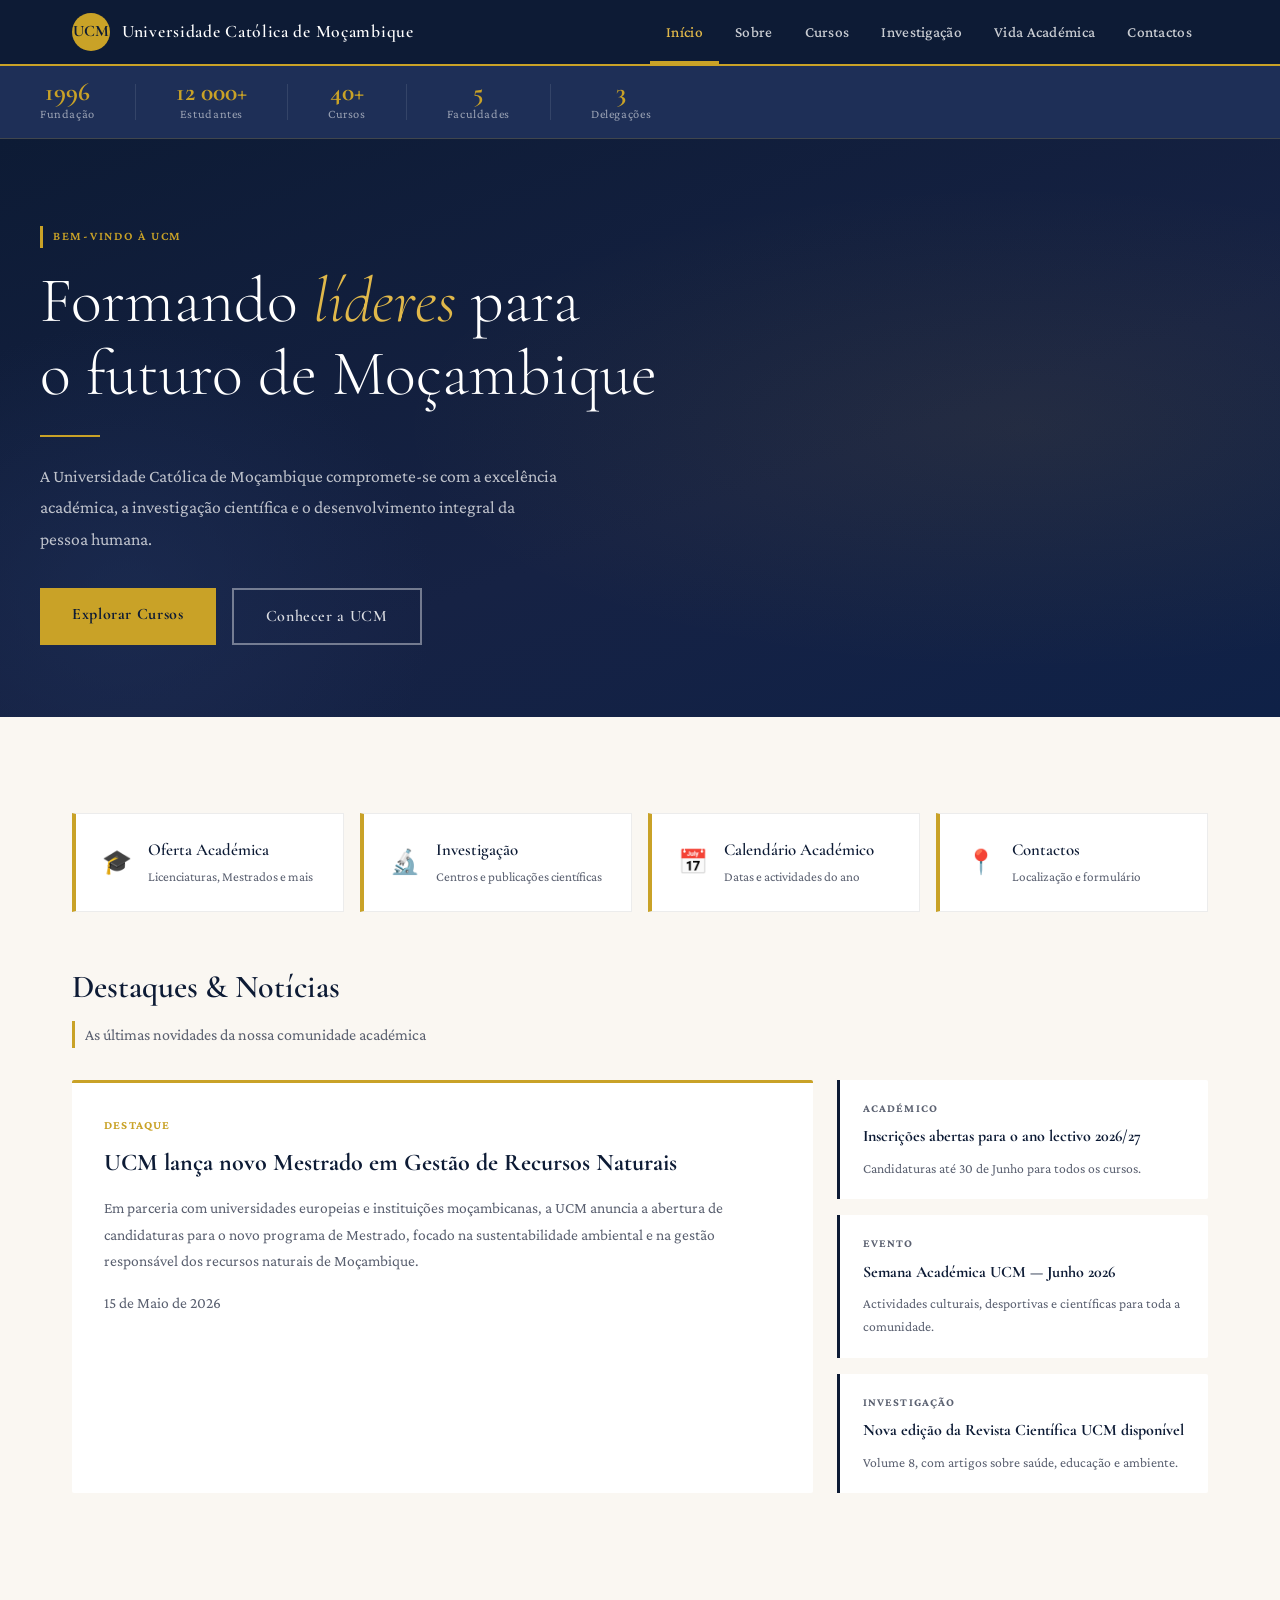
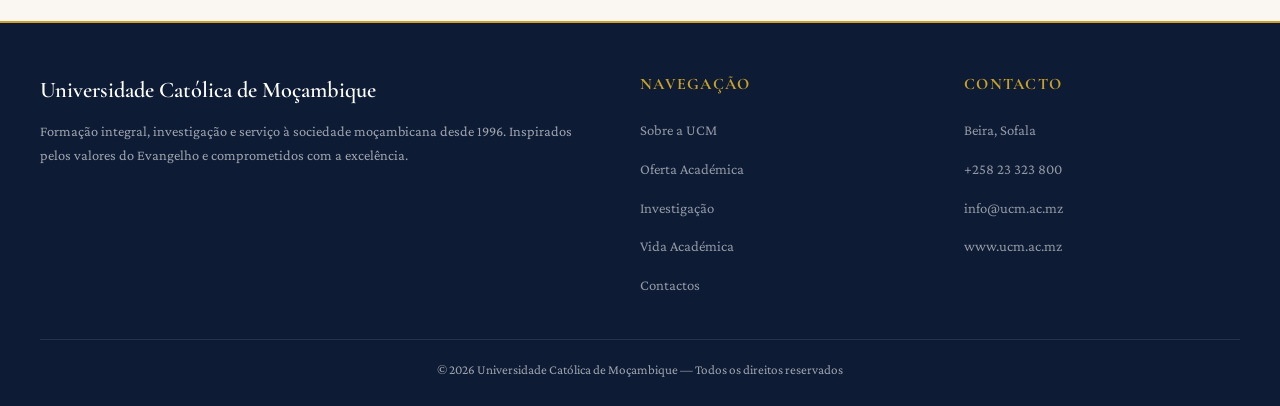
==== index.html @ 4640341e "Add files via upload" ====
<!DOCTYPE html>
<html lang="pt">
<head>
  <meta charset="UTF-8">
  <meta name="viewport" content="width=device-width, initial-scale=1.0">
  <title>UCM — Universidade Católica de Moçambique</title>
  <link rel="stylesheet" href="ucm-style.css">
  <style>
    .hero-cta { display:flex; gap:1rem; margin-top:2rem; flex-wrap:wrap; }
    .btn-outline {
      display:inline-block; padding:0.8rem 2rem;
      border:2px solid rgba(255,255,255,0.4); color:rgba(255,255,255,0.85);
      text-decoration:none; font-family:'Cormorant Garamond',serif;
      font-size:1rem; font-weight:600; letter-spacing:0.04em;
      transition:border-color 0.2s,color 0.2s;
    }
    .btn-outline:hover { border-color:var(--gold); color:var(--gold-light); }
    .btn-primary {
      display:inline-block; padding:0.8rem 2rem;
      background:var(--gold); color:var(--navy);
      text-decoration:none; font-family:'Cormorant Garamond',serif;
      font-size:1rem; font-weight:700; letter-spacing:0.04em;
      transition:background 0.2s;
    }
    .btn-primary:hover { background:var(--gold-light); }

    .stats-bar {
      background:var(--navy-light);
      border-bottom:1px solid rgba(201,162,39,0.2);
      padding:0.8rem 2rem;
    }
    .stats-inner {
      max-width:1200px; margin:0 auto;
      display:flex; gap:2.5rem; align-items:center; flex-wrap:wrap;
    }
    .stat { text-align:center; }
    .stat-num {
      font-family:'Cormorant Garamond',serif;
      font-size:1.6rem; font-weight:700; color:var(--gold);
      line-height:1;
    }
    .stat-label { font-size:0.78rem; color:rgba(255,255,255,0.55); letter-spacing:0.05em; }
    .stat-divider { width:1px; height:36px; background:rgba(255,255,255,0.1); }

    .quick-links {
      display:grid; grid-template-columns:repeat(auto-fill,minmax(220px,1fr));
      gap:1rem; margin:2.5rem 0;
    }
    .quick-link {
      background:var(--white); border:1px solid rgba(0,0,0,0.07);
      padding:1.4rem 1.6rem; text-decoration:none;
      display:flex; align-items:center; gap:1rem;
      border-left:4px solid var(--gold);
      transition:box-shadow 0.2s, transform 0.2s;
    }
    .quick-link:hover { box-shadow:0 4px 20px rgba(13,27,53,0.1); transform:translateX(3px); }
    .quick-link .ql-icon { font-size:1.5rem; }
    .quick-link h4 {
      font-family:'Cormorant Garamond',serif;
      font-size:1.05rem; font-weight:600; color:var(--navy); margin-bottom:0.1rem;
    }
    .quick-link p { font-size:0.82rem; color:var(--text-muted); }

    .news-grid {
      display:grid; grid-template-columns:2fr 1fr;
      gap:1.5rem; margin-top:1.5rem;
    }
    .news-main {
      background:var(--white); border-top:3px solid var(--gold);
      padding:2rem; border-radius:2px;
    }
    .news-main .news-tag {
      font-size:0.75rem; font-weight:700; letter-spacing:0.1em;
      text-transform:uppercase; color:var(--gold); margin-bottom:0.5rem;
    }
    .news-main h3 {
      font-family:'Cormorant Garamond',serif;
      font-size:1.5rem; color:var(--navy); margin-bottom:0.7rem;
    }
    .news-main p { font-size:0.97rem; color:var(--text-muted); line-height:1.7; }
    .news-date { font-size:0.8rem; color:var(--text-muted); margin-top:1rem; }

    .news-side { display:flex; flex-direction:column; gap:1rem; }
    .news-item {
      background:var(--white); padding:1.2rem 1.4rem;
      border-left:3px solid var(--navy); border-radius:0 2px 2px 0;
    }
    .news-item .news-tag { font-size:0.72rem; font-weight:700; letter-spacing:0.1em; text-transform:uppercase; color:var(--text-muted); }
    .news-item h4 { font-family:'Cormorant Garamond',serif; font-size:1rem; color:var(--navy); margin:0.3rem 0 0.4rem; }
    .news-item p { font-size:0.85rem; color:var(--text-muted); }

    @media(max-width:900px){ .news-grid{grid-template-columns:1fr;} }
  </style>
</head>
<body>

<nav>
  <div class="nav-inner">
    <a href="index.html" class="nav-logo">
      <div class="logo-icon">UCM</div>
      <span>Universidade Católica de Moçambique</span>
    </a>
    <ul class="nav-links">
      <li><a href="index.html" class="active">Início</a></li>
      <li><a href="sobre.html">Sobre</a></li>
      <li><a href="cursos.html">Cursos</a></li>
      <li><a href="investigacao.html">Investigação</a></li>
      <li><a href="vida.html">Vida Académica</a></li>
      <li><a href="contactos.html">Contactos</a></li>
    </ul>
  </div>
</nav>

<div class="stats-bar">
  <div class="stats-inner">
    <div class="stat"><div class="stat-num">1996</div><div class="stat-label">Fundação</div></div>
    <div class="stat-divider"></div>
    <div class="stat"><div class="stat-num">12 000+</div><div class="stat-label">Estudantes</div></div>
    <div class="stat-divider"></div>
    <div class="stat"><div class="stat-num">40+</div><div class="stat-label">Cursos</div></div>
    <div class="stat-divider"></div>
    <div class="stat"><div class="stat-num">5</div><div class="stat-label">Faculdades</div></div>
    <div class="stat-divider"></div>
    <div class="stat"><div class="stat-num">3</div><div class="stat-label">Delegações</div></div>
  </div>
</div>

<div class="hero">
  <div class="hero-inner">
    <span class="hero-eyebrow">Bem-vindo à UCM</span>
    <h1>Formando <em>líderes</em> para<br>o futuro de Moçambique</h1>
    <div class="hero-gold-line"></div>
    <p>A Universidade Católica de Moçambique compromete-se com a excelência académica, a investigação científica e o desenvolvimento integral da pessoa humana.</p>
    <div class="hero-cta">
      <a href="cursos.html" class="btn-primary">Explorar Cursos</a>
      <a href="sobre.html" class="btn-outline">Conhecer a UCM</a>
    </div>
  </div>
</div>

<main>

  <div class="quick-links">
    <a href="cursos.html" class="quick-link">
      <span class="ql-icon">🎓</span>
      <div><h4>Oferta Académica</h4><p>Licenciaturas, Mestrados e mais</p></div>
    </a>
    <a href="investigacao.html" class="quick-link">
      <span class="ql-icon">🔬</span>
      <div><h4>Investigação</h4><p>Centros e publicações científicas</p></div>
    </a>
    <a href="vida.html" class="quick-link">
      <span class="ql-icon">📅</span>
      <div><h4>Calendário Académico</h4><p>Datas e actividades do ano</p></div>
    </a>
    <a href="contactos.html" class="quick-link">
      <span class="ql-icon">📍</span>
      <div><h4>Contactos</h4><p>Localização e formulário</p></div>
    </a>
  </div>

  <div style="margin-top:3rem;">
    <p class="section-title">Destaques & Notícias</p>
    <p class="section-sub">As últimas novidades da nossa comunidade académica</p>

    <div class="news-grid">
      <div class="news-main">
        <div class="news-tag">Destaque</div>
        <h3>UCM lança novo Mestrado em Gestão de Recursos Naturais</h3>
        <p>Em parceria com universidades europeias e instituições moçambicanas, a UCM anuncia a abertura de candidaturas para o novo programa de Mestrado, focado na sustentabilidade ambiental e na gestão responsável dos recursos naturais de Moçambique.</p>
        <p class="news-date">15 de Maio de 2026</p>
      </div>
      <div class="news-side">
        <div class="news-item">
          <div class="news-tag">Académico</div>
          <h4>Inscrições abertas para o ano lectivo 2026/27</h4>
          <p>Candidaturas até 30 de Junho para todos os cursos.</p>
        </div>
        <div class="news-item">
          <div class="news-tag">Evento</div>
          <h4>Semana Académica UCM — Junho 2026</h4>
          <p>Actividades culturais, desportivas e científicas para toda a comunidade.</p>
        </div>
        <div class="news-item">
          <div class="news-tag">Investigação</div>
          <h4>Nova edição da Revista Científica UCM disponível</h4>
          <p>Volume 8, com artigos sobre saúde, educação e ambiente.</p>
        </div>
      </div>
    </div>
  </div>

</main>

<footer>
  <div class="footer-inner">
    <div class="footer-brand">
      <h3>Universidade Católica de Moçambique</h3>
      <p>Formação integral, investigação e serviço à sociedade moçambicana desde 1996. Inspirados pelos valores do Evangelho e comprometidos com a excelência.</p>
    </div>
    <div class="footer-col">
      <h4>Navegação</h4>
      <ul>
        <li><a href="sobre.html">Sobre a UCM</a></li>
        <li><a href="cursos.html">Oferta Académica</a></li>
        <li><a href="investigacao.html">Investigação</a></li>
        <li><a href="vida.html">Vida Académica</a></li>
        <li><a href="contactos.html">Contactos</a></li>
      </ul>
    </div>
    <div class="footer-col">
      <h4>Contacto</h4>
      <ul>
        <li><a href="#">Beira, Sofala</a></li>
        <li><a href="#">+258 23 323 800</a></li>
        <li><a href="#">info@ucm.ac.mz</a></li>
        <li><a href="#">www.ucm.ac.mz</a></li>
      </ul>
    </div>
  </div>
  <div class="footer-bottom">
    &copy; 2026 Universidade Católica de Moçambique — Todos os direitos reservados
  </div>
</footer>

</body>
</html>
---- ucm-style.css ----
/* UCM Website - Shared Styles */
@import url('https://fonts.googleapis.com/css2?family=Cormorant+Garamond:ital,wght@0,300;0,400;0,600;0,700;1,400&family=Crimson+Pro:wght@300;400;500;600&display=swap');

:root {
  --navy: #0d1b35;
  --navy-mid: #162244;
  --navy-light: #1e2f57;
  --gold: #c9a227;
  --gold-light: #e0b84a;
  --gold-pale: #f5e9c4;
  --cream: #faf7f2;
  --white: #ffffff;
  --text: #1a1a2e;
  --text-muted: #5a6070;
  --border: rgba(201,162,39,0.25);
}

*, *::before, *::after { box-sizing: border-box; margin: 0; padding: 0; }

html { scroll-behavior: smooth; }

body {
  font-family: 'Crimson Pro', Georgia, serif;
  background: var(--cream);
  color: var(--text);
  font-size: 18px;
  line-height: 1.7;
}

/* ── NAVBAR ── */
nav {
  background: var(--navy);
  border-bottom: 2px solid var(--gold);
  position: sticky;
  top: 0;
  z-index: 100;
}

.nav-inner {
  max-width: 1200px;
  margin: 0 auto;
  padding: 0 2rem;
  display: flex;
  align-items: center;
  justify-content: space-between;
  height: 64px;
}

.nav-logo {
  display: flex;
  align-items: center;
  gap: 12px;
  text-decoration: none;
}

.nav-logo .logo-icon {
  width: 38px;
  height: 38px;
  background: var(--gold);
  border-radius: 50%;
  display: flex;
  align-items: center;
  justify-content: center;
  font-family: 'Cormorant Garamond', serif;
  font-weight: 700;
  font-size: 16px;
  color: var(--navy);
}

.nav-logo span {
  font-family: 'Cormorant Garamond', serif;
  font-size: 1.1rem;
  font-weight: 600;
  color: var(--white);
  letter-spacing: 0.04em;
}

.nav-links {
  display: flex;
  gap: 0;
  list-style: none;
}

.nav-links a {
  display: block;
  padding: 0 1rem;
  height: 64px;
  line-height: 64px;
  font-family: 'Crimson Pro', serif;
  font-size: 0.95rem;
  font-weight: 500;
  color: rgba(255,255,255,0.78);
  text-decoration: none;
  letter-spacing: 0.02em;
  border-bottom: 3px solid transparent;
  transition: color 0.2s, border-color 0.2s;
}

.nav-links a:hover,
.nav-links a.active {
  color: var(--gold-light);
  border-bottom-color: var(--gold);
}

/* ── HERO ── */
.hero {
  background: linear-gradient(160deg, var(--navy) 0%, var(--navy-mid) 60%, #0f2147 100%);
  color: var(--white);
  padding: 5rem 2rem 4.5rem;
  position: relative;
  overflow: hidden;
}

.hero::before {
  content: '';
  position: absolute;
  inset: 0;
  background: 
    radial-gradient(ellipse 70% 60% at 80% 50%, rgba(201,162,39,0.08) 0%, transparent 70%),
    radial-gradient(ellipse 40% 80% at 10% 80%, rgba(30,47,87,0.6) 0%, transparent 60%);
}

.hero-inner {
  max-width: 1200px;
  margin: 0 auto;
  position: relative;
}

.hero-eyebrow {
  display: inline-block;
  font-size: 0.78rem;
  font-weight: 600;
  letter-spacing: 0.14em;
  text-transform: uppercase;
  color: var(--gold);
  margin-bottom: 1rem;
  border-left: 3px solid var(--gold);
  padding-left: 10px;
}

.hero h1 {
  font-family: 'Cormorant Garamond', serif;
  font-size: clamp(2.4rem, 5vw, 4rem);
  font-weight: 300;
  line-height: 1.15;
  margin-bottom: 1.2rem;
  max-width: 700px;
}

.hero h1 em {
  font-style: italic;
  color: var(--gold-light);
}

.hero p {
  font-size: 1.1rem;
  color: rgba(255,255,255,0.72);
  max-width: 520px;
  line-height: 1.8;
}

.hero-gold-line {
  width: 60px;
  height: 2px;
  background: var(--gold);
  margin: 1.5rem 0;
}

/* ── MAIN LAYOUT ── */
main {
  max-width: 1200px;
  margin: 0 auto;
  padding: 3.5rem 2rem 4rem;
}

/* ── SECTION TITLES ── */
.section-title {
  font-family: 'Cormorant Garamond', serif;
  font-size: 2rem;
  font-weight: 600;
  color: var(--navy);
  margin-bottom: 0.4rem;
}

.section-sub {
  font-size: 1rem;
  color: var(--text-muted);
  margin-bottom: 2rem;
  border-left: 3px solid var(--gold);
  padding-left: 10px;
}

/* ── CARDS ── */
.card-grid {
  display: grid;
  grid-template-columns: repeat(auto-fill, minmax(300px, 1fr));
  gap: 1.5rem;
  margin-top: 1.5rem;
}

.card {
  background: var(--white);
  border: 1px solid rgba(0,0,0,0.07);
  border-top: 3px solid var(--gold);
  padding: 1.8rem;
  border-radius: 2px;
  transition: box-shadow 0.25s, transform 0.25s;
}

.card:hover {
  box-shadow: 0 8px 32px rgba(13,27,53,0.12);
  transform: translateY(-3px);
}

.card-icon {
  width: 44px;
  height: 44px;
  background: var(--gold-pale);
  border-radius: 50%;
  display: flex;
  align-items: center;
  justify-content: center;
  font-size: 1.3rem;
  margin-bottom: 1rem;
}

.card h3 {
  font-family: 'Cormorant Garamond', serif;
  font-size: 1.3rem;
  font-weight: 600;
  color: var(--navy);
  margin-bottom: 0.6rem;
}

.card p {
  font-size: 0.97rem;
  color: var(--text-muted);
  line-height: 1.65;
}

/* ── ACCORDION / SECTIONS ── */
.content-section {
  background: var(--white);
  border-left: 4px solid var(--gold);
  padding: 2rem 2.5rem;
  margin-bottom: 1.5rem;
  border-radius: 0 2px 2px 0;
  box-shadow: 0 2px 12px rgba(0,0,0,0.04);
}

.content-section h2 {
  font-family: 'Cormorant Garamond', serif;
  font-size: 1.6rem;
  font-weight: 600;
  color: var(--navy);
  margin-bottom: 1rem;
}

.content-section h3 {
  font-family: 'Cormorant Garamond', serif;
  font-size: 1.2rem;
  font-weight: 600;
  color: var(--navy-light);
  margin: 1.4rem 0 0.5rem;
}

.content-section p {
  color: var(--text-muted);
  font-size: 1rem;
  line-height: 1.75;
}

.content-section ul {
  list-style: none;
  padding: 0;
  margin-top: 0.5rem;
}

.content-section ul li {
  padding: 0.35rem 0 0.35rem 1.4rem;
  position: relative;
  color: var(--text-muted);
  font-size: 1rem;
}

.content-section ul li::before {
  content: '—';
  position: absolute;
  left: 0;
  color: var(--gold);
  font-weight: 700;
}

/* ── TABLE ── */
table {
  width: 100%;
  border-collapse: collapse;
  font-size: 0.97rem;
  margin-top: 1rem;
}

thead tr {
  background: var(--navy);
  color: var(--white);
}

thead th {
  padding: 0.8rem 1rem;
  text-align: left;
  font-family: 'Cormorant Garamond', serif;
  font-weight: 600;
  letter-spacing: 0.03em;
}

tbody tr {
  border-bottom: 1px solid rgba(0,0,0,0.06);
  transition: background 0.15s;
}

tbody tr:hover { background: var(--gold-pale); }

tbody td {
  padding: 0.75rem 1rem;
  color: var(--text-muted);
}

/* ── BADGES ── */
.badge {
  display: inline-block;
  padding: 0.2rem 0.75rem;
  border-radius: 20px;
  font-size: 0.78rem;
  font-weight: 600;
  letter-spacing: 0.05em;
}

.badge-gold { background: var(--gold-pale); color: #7a5e00; }
.badge-navy { background: rgba(13,27,53,0.08); color: var(--navy); }

/* ── FORM ── */
.contact-form {
  background: var(--white);
  padding: 2.5rem;
  border-radius: 2px;
  box-shadow: 0 4px 24px rgba(0,0,0,0.06);
}

.form-row { display: grid; grid-template-columns: 1fr 1fr; gap: 1.2rem; }

.form-group { margin-bottom: 1.3rem; }

.form-group label {
  display: block;
  font-size: 0.85rem;
  font-weight: 600;
  letter-spacing: 0.06em;
  text-transform: uppercase;
  color: var(--navy);
  margin-bottom: 0.4rem;
}

.form-group input,
.form-group select,
.form-group textarea {
  width: 100%;
  padding: 0.75rem 1rem;
  border: 1px solid rgba(0,0,0,0.15);
  border-radius: 2px;
  font-family: 'Crimson Pro', serif;
  font-size: 1rem;
  color: var(--text);
  background: var(--cream);
  transition: border-color 0.2s;
  outline: none;
}

.form-group input:focus,
.form-group select:focus,
.form-group textarea:focus {
  border-color: var(--gold);
  background: var(--white);
}

.form-group textarea { resize: vertical; min-height: 130px; }

.btn {
  display: inline-block;
  padding: 0.85rem 2.5rem;
  background: var(--gold);
  color: var(--navy);
  font-family: 'Cormorant Garamond', serif;
  font-size: 1.05rem;
  font-weight: 700;
  letter-spacing: 0.06em;
  border: none;
  cursor: pointer;
  transition: background 0.2s, transform 0.15s;
}

.btn:hover { background: var(--gold-light); transform: translateY(-1px); }

/* ── FOOTER ── */
footer {
  background: var(--navy);
  color: rgba(255,255,255,0.6);
  padding: 3rem 2rem 1.5rem;
  margin-top: 4rem;
  border-top: 2px solid var(--gold);
}

.footer-inner {
  max-width: 1200px;
  margin: 0 auto;
  display: grid;
  grid-template-columns: 2fr 1fr 1fr;
  gap: 3rem;
}

.footer-brand h3 {
  font-family: 'Cormorant Garamond', serif;
  font-size: 1.4rem;
  font-weight: 600;
  color: var(--white);
  margin-bottom: 0.6rem;
}

.footer-brand p { font-size: 0.9rem; line-height: 1.7; }

.footer-col h4 {
  font-family: 'Cormorant Garamond', serif;
  font-size: 1rem;
  font-weight: 700;
  color: var(--gold);
  letter-spacing: 0.08em;
  text-transform: uppercase;
  margin-bottom: 1rem;
}

.footer-col ul { list-style: none; }

.footer-col ul li { margin-bottom: 0.5rem; }

.footer-col ul li a {
  color: rgba(255,255,255,0.55);
  text-decoration: none;
  font-size: 0.92rem;
  transition: color 0.2s;
}

.footer-col ul li a:hover { color: var(--gold-light); }

.footer-bottom {
  max-width: 1200px;
  margin: 2rem auto 0;
  padding-top: 1.2rem;
  border-top: 1px solid rgba(255,255,255,0.1);
  font-size: 0.82rem;
  text-align: center;
}

/* ── RESPONSIVE ── */
@media (max-width: 768px) {
  .nav-links { display: none; }
  .footer-inner { grid-template-columns: 1fr; gap: 2rem; }
  .form-row { grid-template-columns: 1fr; }
  .hero { padding: 3.5rem 1.5rem 3rem; }
  main { padding: 2.5rem 1.5rem; }
}
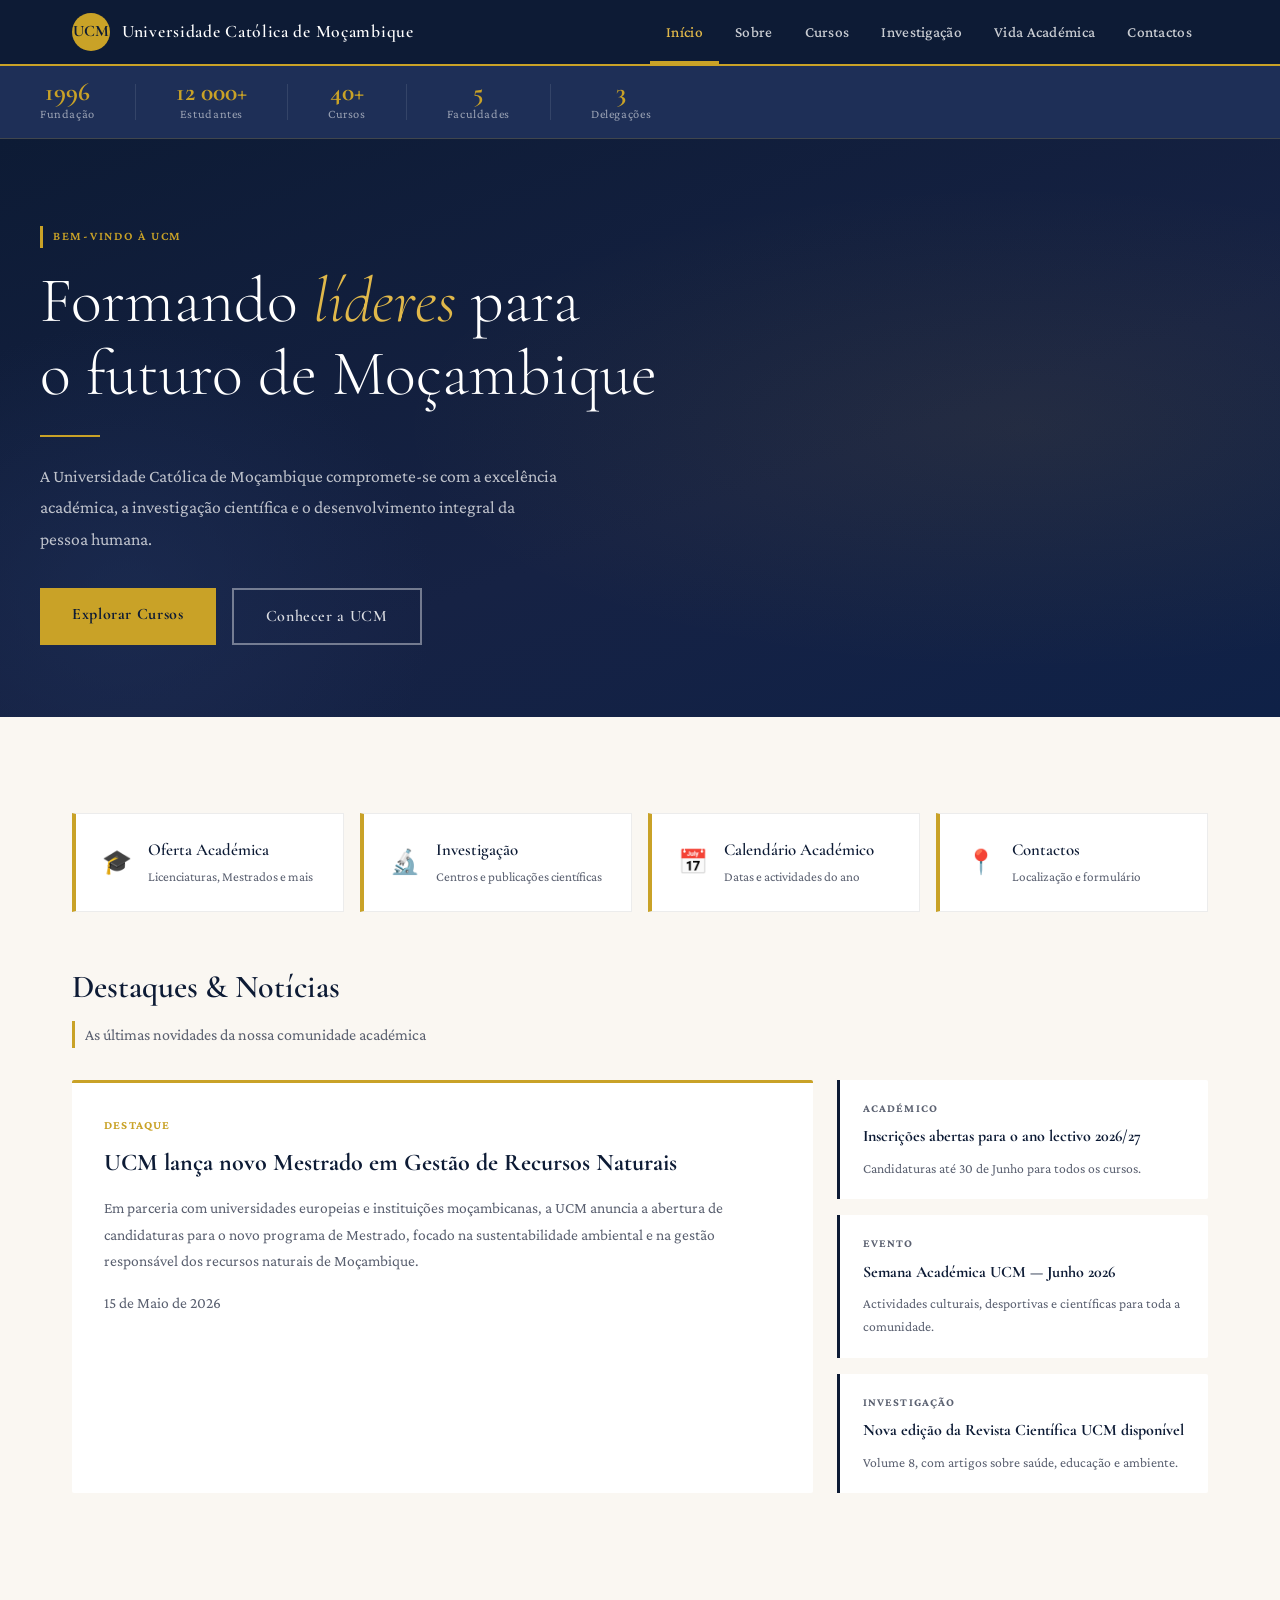
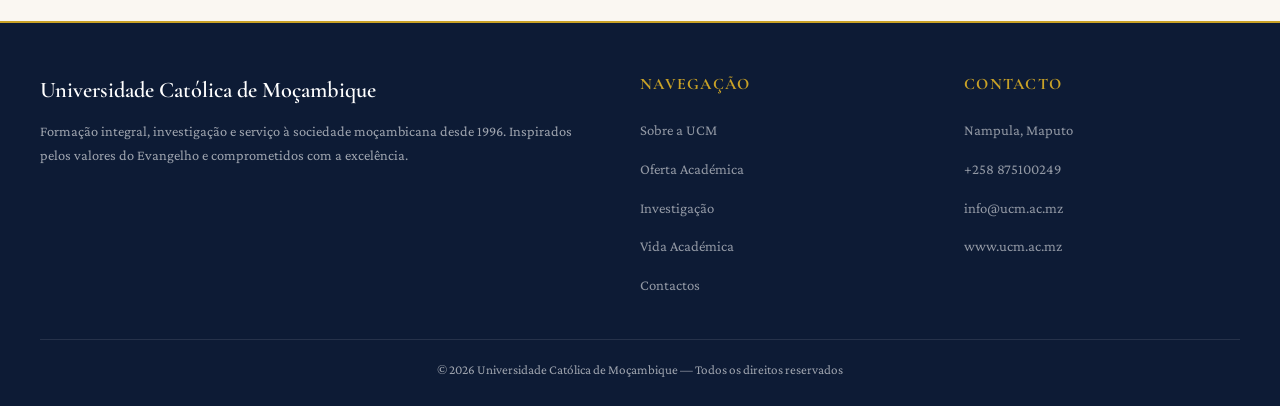
==== commit 1654a86d: "Update index.html" ====
--- a/index.html
+++ b/index.html
@@ -211,8 +211,8 @@
     <div class="footer-col">
       <h4>Contacto</h4>
       <ul>
-        <li><a href="#">Beira, Sofala</a></li>
-        <li><a href="#">+258 23 323 800</a></li>
+        <li><a href="#">Nampula, Maputo</a></li>
+        <li><a href="#">+258 875100249</a></li>
         <li><a href="#">info@ucm.ac.mz</a></li>
         <li><a href="#">www.ucm.ac.mz</a></li>
       </ul>
